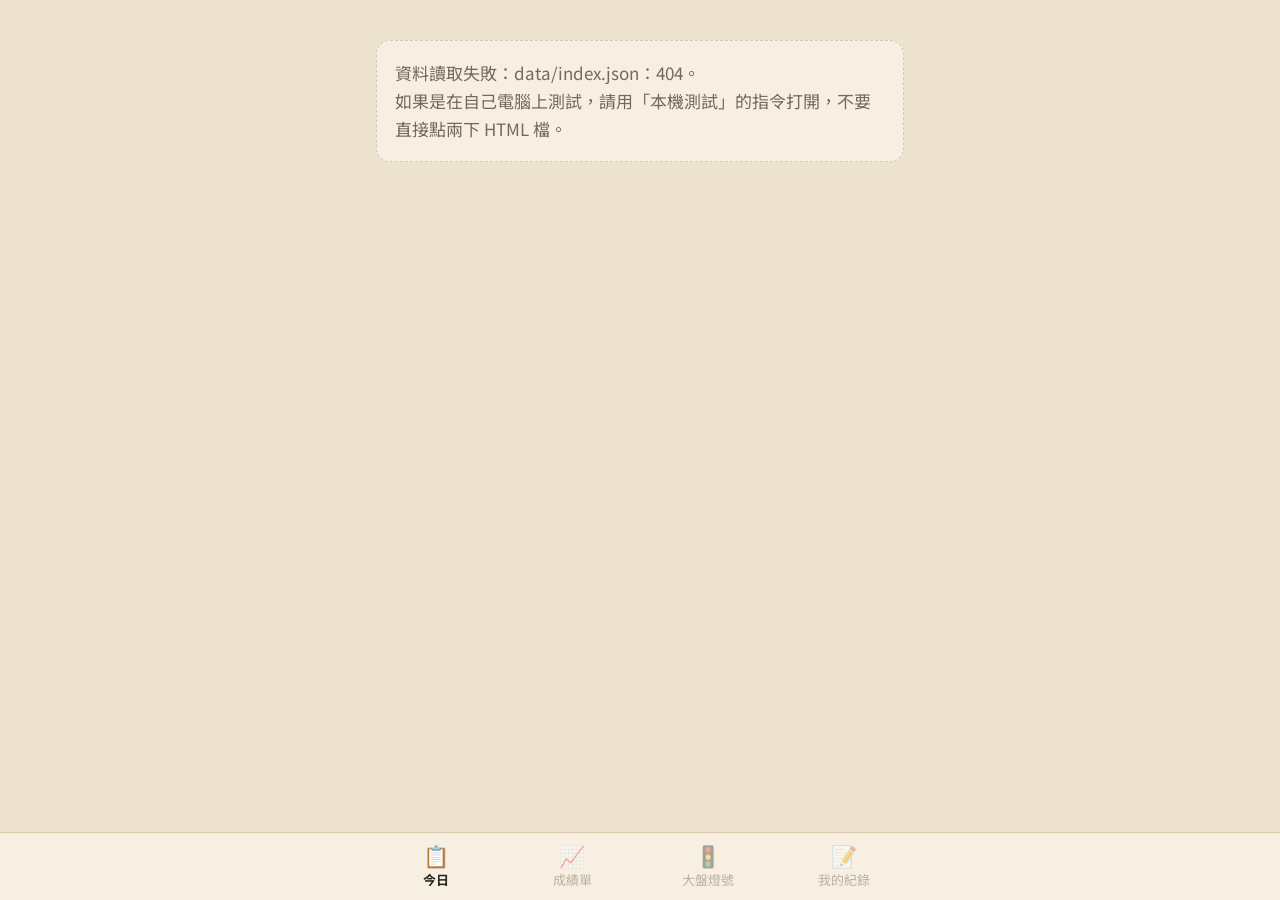
==== docs/index.html @ 6b73d92a "Add files via upload" ====
<!DOCTYPE html>
<html lang="zh-Hant-TW">
<head>
<meta charset="utf-8">
<meta name="viewport" content="width=device-width, initial-scale=1">
<title>Muu 今日選股</title>
<link rel="preconnect" href="https://fonts.googleapis.com">
<link rel="preconnect" href="https://fonts.gstatic.com" crossorigin>
<link href="https://fonts.googleapis.com/css2?family=LXGW+WenKai+TC:wght@400;700&family=Noto+Sans+TC:wght@400;500;700&display=swap" rel="stylesheet">
<link rel="stylesheet" href="assets/style.css">
</head>
<body>
<div class="wrap" id="app"><p class="muted" style="margin-top:40px">載入中…</p></div>
<script src="assets/common.js"></script>
<script>
const LIGHT = {
  green: {cls: 'g', title: '綠燈：可以正常買', sub: '今天推薦的股票，照平常的金額買。'},
  yellow: {cls: 'y', title: '黃燈：台股轉弱', sub: '今天推薦的股票，買進金額先減半。'},
  red: {cls: 'r', title: '紅燈：先不要買新股票', sub: '台股、美股都轉弱。已經買的照原本的日期抱著，新的先觀察。'},
};

function lightBlock(L) {
  const s = LIGHT[L.light] || LIGHT.green;
  const tw = L.tw_close != null ? `0050 上週收盤 <span class="num">${fmt(L.tw_close, 2)}</span>，${L.tw_close > L.tw_ma20w ? '在' : '跌破'} 20 週均線 <span class="num">${fmt(L.tw_ma20w, 2)}</span>${L.tw_close > L.tw_ma20w ? '之上' : ''}` : '';
  const us = L.us_close != null ? `美股 S&amp;P 500 ${L.us_close > L.us_ma200 ? '還在' : '跌破'} 200 日均線${L.us_close > L.us_ma200 ? '之上' : ''}` : '';
  return `<div class="signal" role="status" aria-label="大盤燈號：${s.title}">
    <div class="lamps" aria-hidden="true">${['g', 'y', 'r'].map(c => `<span class="lamp ${c}${c === s.cls ? ' on' : ''}"></span>`).join('')}</div>
    <h2>${s.title}</h2><p>${s.sub}</p>
    <div class="why"><b>為什麼？</b>${[tw, us].filter(Boolean).join('；')}。</div></div>`;
}

function marketBlock(m) {
  if (!m || m.taiex == null) return '';
  return `<section><h2>大盤速覽</h2><div class="quick num">
    <div><small>加權指數</small><strong>${fmt(m.taiex, 0)}</strong></div>
    <div><small>今日漲跌</small><strong class="${cls(m.taiex_pct)}">${pctText(m.taiex_pct, 2)}</strong></div>
    <div><small>成交金額</small><strong>${m.value ? fmt(m.value / 1e8, 0) + ' 億' : '—'}</strong></div>
  </div>${m.up != null ? `<p class="sub" style="margin-top:8px">上漲 <span class="up num">${m.up}</span> 家、下跌 <span class="down num">${m.down}</span> 家</p>` : ''}</section>`;
}

function allSectors(list) {
  if (!list || !list.length) return '';
  const max = Math.max(...list.map(s => Math.abs(s.pct)), 0.5);
  return `<details class="grp" style="margin-top:10px"><summary><span class="t">看全部 ${list.length} 個族群</span><span class="n">依漲跌排列</span></summary><ul class="sectors num" style="padding:0 16px 10px">` +
    list.map(s => `<li><span>${esc(s.name)}</span><span class="bar"><i style="width:${Math.abs(s.pct) / max * 100}%;background:var(--${s.pct >= 0 ? 'up' : 'down'})"></i></span><span class="pct ${cls(s.pct)}">${pctText(s.pct, 2)}</span></li>`).join('') + `</ul></details>`;
}

function sectorBlock(list, all) {
  if (!list || !list.length) return '';
  const max = Math.max(...list.map(s => Math.abs(s.pct)), 0.5);
  return `<section><h2>今天哪些族群在漲</h2><p class="sub">只是幫你看懂市場，不是買進訊號。</p><ul class="sectors num">` +
    list.map(s => `<li><span>${esc(s.name)}</span><span class="bar"><i style="width:${Math.abs(s.pct) / max * 100}%;background:var(--${s.pct >= 0 ? 'up' : 'down'})"></i></span><span class="pct ${cls(s.pct)}">${pctText(s.pct, 2)}</span>` +
      (s.leaders && s.leaders.length ? `<span class="lead">領漲：${s.leaders.map(l => `<a href="stock.html?id=${l.id}">${esc(l.name)}</a> <span class="${cls(l.pct)}">${pctText(l.pct)}</span>`).join('、')}</span>` : '') + `</li>`).join('') + `</ul>${allSectors(all)}</section>`;
}

function pickCard(p, i, red) {
  const plan = red
    ? `<div><span class="k">明天</span><span>先觀察，不要買</span></div>`
    : `<div><span class="k">明天</span><span>可以買${p.size_label ? '，' + p.size_label : ''}</span></div><div><span class="k">抱到</span><span class="num">${p.review} 左右再檢視</span></div>`;
  const tags = [`投信連買 ${p.trust_days} 天`, `近 5 日買超佔量 ${Math.round(p.trust5)}%`];
  const indTag = p.industry ? `<span class="tag ind${p.hot ? ' hot' : ''}">${p.hot ? '🔥 ' : ''}${esc(p.industry)}</span>` : '';
  if (p.foreign_together) tags.push(`外資同步買 ${p.foreign_days} 天`);
  if (p.rev_yoy != null) tags.push(`${p.rev_label ? p.rev_label.replace('月', ' 月') : ''}營收${p.rev_yoy >= 0 ? '年增' : '年減'} ${Math.abs(Math.round(p.rev_yoy))}%`);
  const warns = [];
  if (!red && p.swing) warns.push(`⚠️ 一個月內高低差約 ${Math.round(p.swing * 100)}%，跌了先別慌`);
  if (p.margin_warn) warns.push(`⚠️ 融資偏高（${Math.round(p.margin)}%），震盪較大`);
  return `<li class="pick"><a class="top" href="stock.html?id=${p.id}"><div class="row1"><span class="rank">${i + 1}</span><span class="name">${esc(p.name)}</span><span class="code num">${p.id}</span>${p.strong ? '<span class="star" title="投信買超特別多">⭐</span>' : ''}
    <span class="price num"><b>${fmtPrice(p.close)}</b><span class="${cls(p.chg)}">${pctText(p.chg)}</span></span></div></a>
    <div class="plan">${plan}</div><div class="tags num">${indTag}${tags.map(t => `<span class="tag">${t}</span>`).join('')}</div>
    ${warns.length ? `<div class="warn">${warns.map(w => `<p>${w}</p>`).join('')}</div>` : '<div style="height:14px"></div>'}</li>`;
}

function watchBlock(groups) {
  if (!groups || !groups.length) return '';
  return `<section><h2>觀察名單：為什麼沒推薦</h2><p class="sub">投信也有在買，但卡在某一條規則。看原因，練習判斷什麼股票先別碰。</p>` +
    groups.map((g, gi) => `<details class="grp"${gi === 0 ? ' open' : ''}><summary><span class="t">${esc(g.title)}</span><span class="n num">${g.items.length} 檔</span></summary>
      <p class="lesson">${esc(g.lesson)}</p><ul class="num">${g.items.map(it => `<li><a href="stock.html?id=${it.id}" title="${esc(it.reason)}">${esc(it.name)}${it.rank && (g.key === 'near' || g.key === 'weak') ? ` <small>第 ${it.rank}</small>` : ''}</a></li>`).join('')}</ul></details>`).join('') + `</section>`;
}

(async () => {
  const app = document.getElementById('app');
  try {
    const idx = await getJSON('data/index.json');
    const want = new URLSearchParams(location.search).get('d');
    const date = idx.dates.some(d => d.date === want) ? want : idx.latest;
    const day = await getJSON(`data/days/${date}.json`);
    const red = day.light.light === 'red';
    const options = idx.dates.map(d => `<option value="${d.date}"${d.date === date ? ' selected' : ''}>${mdw(d.date)}${d.official ? '' : ' 預覽'}</option>`).join('');
    app.innerHTML = `<header class="top"><h1>今日選股</h1>
        <label><span class="muted" style="font-size:14px">日期 </span><select class="datepick num" id="pick">${options}</select></label></header>
      ${day.official ? '' : '<p><span class="preview">這天是預覽模式產生的，沒有發 LINE</span></p>'}
      ${lightBlock(day.light)}${marketBlock(day.market)}${sectorBlock(day.sectors, day.all_sectors)}
      <section><h2>今天推薦 ${day.picks.length} 檔</h2>
        <p class="sub">${red ? '紅燈期間只觀察，不買新的。' : '明天收盤附近買，每檔金額一樣，抱到檢視日再決定。'}點股票看走勢。</p>
        ${day.picks.length ? `<ol class="picks">${day.picks.map((p, i) => pickCard(p, i, red)).join('')}</ol>` : '<div class="empty">今天沒有符合條件的股票。</div>'}
        ${day.picks.some(p => p.strong) ? '<p class="sub">⭐ 投信買超特別多（近 5 日佔成交量 14% 以上，或連買 10 天以上）</p>' : ''}
        ${day.picks.some(p => p.hot) ? '<p class="sub">🔥 所屬族群是今天漲幅前 5 名</p>' : ''}
      </section>
      ${watchBlock(day.watch)}
      <footer>僅供參考，請自行判斷。資料：證交所、FinMind、Yahoo。</footer>`;
    document.getElementById('pick').addEventListener('change', e => { location.search = '?d=' + e.target.value; });
  } catch (e) {
    app.innerHTML = `<div class="empty" style="margin-top:40px">資料讀取失敗：${esc(e.message)}。<br>如果是在自己電腦上測試，請用「本機測試」的指令打開，不要直接點兩下 HTML 檔。</div>`;
  }
  renderNav('index');
})();
</script>
</body>
</html>
---- docs/assets/style.css ----
:root{
  --paper:#EDE3CF; --sheet:#F7F0E2; --line:#D8C9AD; --ink:#2D2721; --muted:#76695A;
  --up:#C23B2E; --down:#2F7D4F; --star:#B8862A; --link:#2E4A6B; --chip:#FBF7EE;
  --lamp-g:#3E9B5A; --lamp-y:#E2A623; --lamp-r:#C8402F;
}
*{box-sizing:border-box}
html{-webkit-text-size-adjust:100%}
body{margin:0;background:var(--paper);color:var(--ink);font:400 17px/1.65 "Noto Sans TC",system-ui,sans-serif;padding-bottom:84px}
.wrap{max-width:560px;margin:0 auto;padding:0 16px}
h1,h2,.hand{font-family:"LXGW WenKai TC","Noto Sans TC",serif;font-weight:700}
.num{font-variant-numeric:tabular-nums}
a{color:var(--link)}
a:focus-visible,button:focus-visible,summary:focus-visible,select:focus-visible{outline:3px solid var(--link);outline-offset:2px;border-radius:6px}
.up{color:var(--up)} .down{color:var(--down)} .flat{color:var(--muted)}
.muted{color:var(--muted)}

header.top{padding:22px 0 6px;display:flex;align-items:baseline;justify-content:space-between;gap:10px;flex-wrap:wrap}
header.top h1{font-size:30px;margin:0}
.datepick{font:inherit;font-size:15px;color:var(--muted);background:transparent;border:1px solid var(--line);border-radius:8px;padding:2px 6px}
.preview{display:inline-block;font-size:13px;color:#8A5A12;border:1px solid #E6C98A;background:#FBF1D9;border-radius:6px;padding:0 8px}

.signal{margin:12px 0 20px;background:var(--sheet);border:1px solid var(--line);border-radius:18px;padding:18px 18px 16px}
.lamps{display:flex;gap:12px;align-items:center;background:#3A332B;border-radius:40px;padding:10px 14px;width:max-content}
.lamp{width:30px;height:30px;border-radius:50%;background:#5A5046}
.lamp.on.g{background:var(--lamp-g);box-shadow:0 0 14px 3px rgba(62,155,90,.55)}
.lamp.on.y{background:var(--lamp-y);box-shadow:0 0 16px 4px rgba(226,166,35,.6)}
.lamp.on.r{background:var(--lamp-r);box-shadow:0 0 14px 3px rgba(200,64,47,.55)}
.signal h2{font-size:26px;margin:14px 0 2px}
.signal p{margin:0;color:var(--muted)}
.signal .why{margin-top:12px;font-size:15px;border-top:1px dashed var(--line);padding-top:10px;color:var(--muted)}
.signal .why b{color:var(--ink);font-weight:500}

section{margin:28px 0}
section>h2{font-size:22px;margin:0 0 4px}
section>.sub{color:var(--muted);font-size:15px;margin:0 0 12px}

.quick{display:grid;grid-template-columns:repeat(3,1fr);gap:1px;background:var(--line);border:1px solid var(--line);border-radius:12px;overflow:hidden}
.quick div{background:var(--sheet);padding:10px 12px}
.quick small{display:block;color:var(--muted);font-size:13px}
.quick strong{font-size:19px;font-weight:500}

.sectors{list-style:none;margin:0;padding:0}
.sectors li{display:grid;grid-template-columns:5.5em 1fr 3.8em;align-items:center;gap:10px;padding:7px 0;border-bottom:1px solid var(--line)}
.sectors .bar{height:10px;background:#E2D6BF;border-radius:5px;position:relative;overflow:hidden}
.sectors .bar i{position:absolute;inset:0 auto 0 0;border-radius:5px}
.sectors .pct{text-align:right}
.sectors .lead{grid-column:1/-1;font-size:14px;color:var(--muted);margin-top:-4px}
.sectors .lead a{color:var(--muted)}

.picks{list-style:none;margin:0;padding:0}
.pick{background:var(--sheet);border:1px solid var(--line);border-radius:14px;margin-bottom:12px}
.pick a.top{display:block;padding:14px 16px 4px;text-decoration:none;color:inherit}
.row1{display:flex;align-items:baseline;gap:10px}
.rank{font-family:"LXGW WenKai TC";font-size:22px;color:var(--muted);min-width:1em}
.name{font-size:21px;font-weight:700}
.code{color:var(--muted);font-size:15px}
.star{color:var(--star);font-size:18px}
.price{margin-left:auto;text-align:right;line-height:1.2}
.price b{font-size:19px;font-weight:500;display:block}
.price span{font-size:14px}
.plan{margin:8px 16px 0;padding:10px 12px;background:var(--paper);border-radius:10px;font-size:16px}
.plan div{display:flex;gap:8px}
.plan .k{color:var(--muted);min-width:4.2em}
.tags{display:flex;flex-wrap:wrap;gap:6px;padding:10px 16px 0}
.tag{font-size:14px;border:1px solid var(--line);border-radius:20px;padding:1px 10px;background:var(--chip)}
.tag.ind{background:#E9DFCB;border-color:#D2C2A3;color:var(--ink)}
.tag.hot{background:#F6E1DC;border-color:#E2B3A9;color:var(--up)}
.warn{padding:8px 16px 14px;font-size:15px;color:#8A5A12}
.warn p{margin:2px 0}
.empty{background:var(--sheet);border:1px dashed var(--line);border-radius:14px;padding:18px;color:var(--muted)}

details.grp{background:var(--sheet);border:1px solid var(--line);border-radius:12px;margin-bottom:8px}
details.grp summary{list-style:none;cursor:pointer;padding:12px 16px;display:flex;align-items:center;gap:10px}
details.grp summary::-webkit-details-marker{display:none}
details.grp summary .t{font-weight:700}
details.grp summary .n{margin-left:auto;color:var(--muted);font-size:15px}
details.grp summary::after{content:"＋";color:var(--muted)}
details[open].grp summary::after{content:"－"}
.grp .lesson{margin:0 16px 10px;font-size:15px;color:var(--muted);border-left:3px solid var(--star);padding-left:10px}
.grp ul{list-style:none;margin:0;padding:0 16px 12px;display:flex;flex-wrap:wrap;gap:6px}
.grp ul.sectors{display:block}
.grp li a{display:block;text-decoration:none;color:var(--ink);background:var(--chip);border:1px solid var(--line);border-radius:8px;padding:2px 10px;font-size:15px}
.grp li small{color:var(--muted)}

/* 個股頁 */
.back{display:inline-block;margin-top:18px;font-size:15px;text-decoration:none}
.stockhead{display:flex;align-items:baseline;gap:10px;margin:6px 0 2px;flex-wrap:wrap}
.stockhead h1{font-size:30px;margin:0}
.bigprice{font-size:30px;font-weight:500}
.chartbox{background:var(--sheet);border:1px solid var(--line);border-radius:14px;padding:8px}
.chart{width:100%;height:380px}
.chart.small{height:200px}
.flowsum{font-size:15px;margin:0 0 8px}
.flowsum b{font-weight:700}
/* 電腦：個股頁加寬、圖加高（手機維持原樣） */
@media (min-width:900px){
  body.wide .wrap{max-width:1040px}
  body.wide .chart{height:500px}
  body.wide .chart.small{height:260px}
}
.tabs-inline{display:flex;gap:6px;margin:6px 0 8px}
.tabs-inline button{font:inherit;font-size:15px;background:var(--chip);border:1px solid var(--line);border-radius:20px;padding:2px 14px;color:var(--muted);cursor:pointer}
.tabs-inline button[aria-pressed=true]{background:var(--ink);color:var(--sheet);border-color:var(--ink)}
.legend{font-size:13px;color:var(--muted);display:flex;gap:12px;flex-wrap:wrap;padding:2px 6px}
.legend i{display:inline-block;width:12px;height:3px;vertical-align:middle;margin-right:4px}
.card{background:var(--sheet);border:1px solid var(--line);border-radius:14px;padding:14px 16px}
.kv{display:grid;grid-template-columns:auto 1fr;gap:4px 14px}
.kv dt{color:var(--muted)} .kv dd{margin:0}
.meter{height:10px;background:#E2D6BF;border-radius:5px;position:relative;margin:8px 0 4px}
.meter i{position:absolute;top:-4px;width:3px;height:18px;background:var(--ink);border-radius:2px}
.meter b{position:absolute;top:0;bottom:0;left:0;border-radius:5px}
.histlist{list-style:none;margin:0;padding:0}
.histlist li{display:flex;gap:10px;padding:6px 0;border-bottom:1px solid var(--line);font-size:15px}
.histlist .d{color:var(--muted);min-width:4.5em}
.links{display:flex;flex-wrap:wrap;gap:8px}
.btn{display:inline-block;text-decoration:none;color:var(--ink);background:var(--chip);border:1px solid var(--line);border-radius:10px;padding:8px 14px;font-size:15px}

footer{color:var(--muted);font-size:14px;text-align:center;margin:30px 0 10px}

nav.tabs{position:fixed;left:0;right:0;bottom:0;background:var(--sheet);border-top:1px solid var(--line)}
nav.tabs ul{max-width:560px;margin:0 auto;padding:6px 8px calc(6px + env(safe-area-inset-bottom));list-style:none;display:grid;grid-template-columns:repeat(4,1fr)}
nav.tabs a{display:flex;flex-direction:column;align-items:center;text-decoration:none;color:var(--muted);font-size:13px;padding:4px 0}
nav.tabs a .i{font-size:21px;line-height:1.2}
nav.tabs a[aria-current]{color:var(--ink);font-weight:700}
nav.tabs a.soon{opacity:.45}

@media (prefers-reduced-motion:no-preference){
  .lamp.on{animation:glow 2.4s ease-in-out 1}
  @keyframes glow{0%{filter:brightness(.6)}40%{filter:brightness(1.25)}100%{filter:brightness(1)}}
}
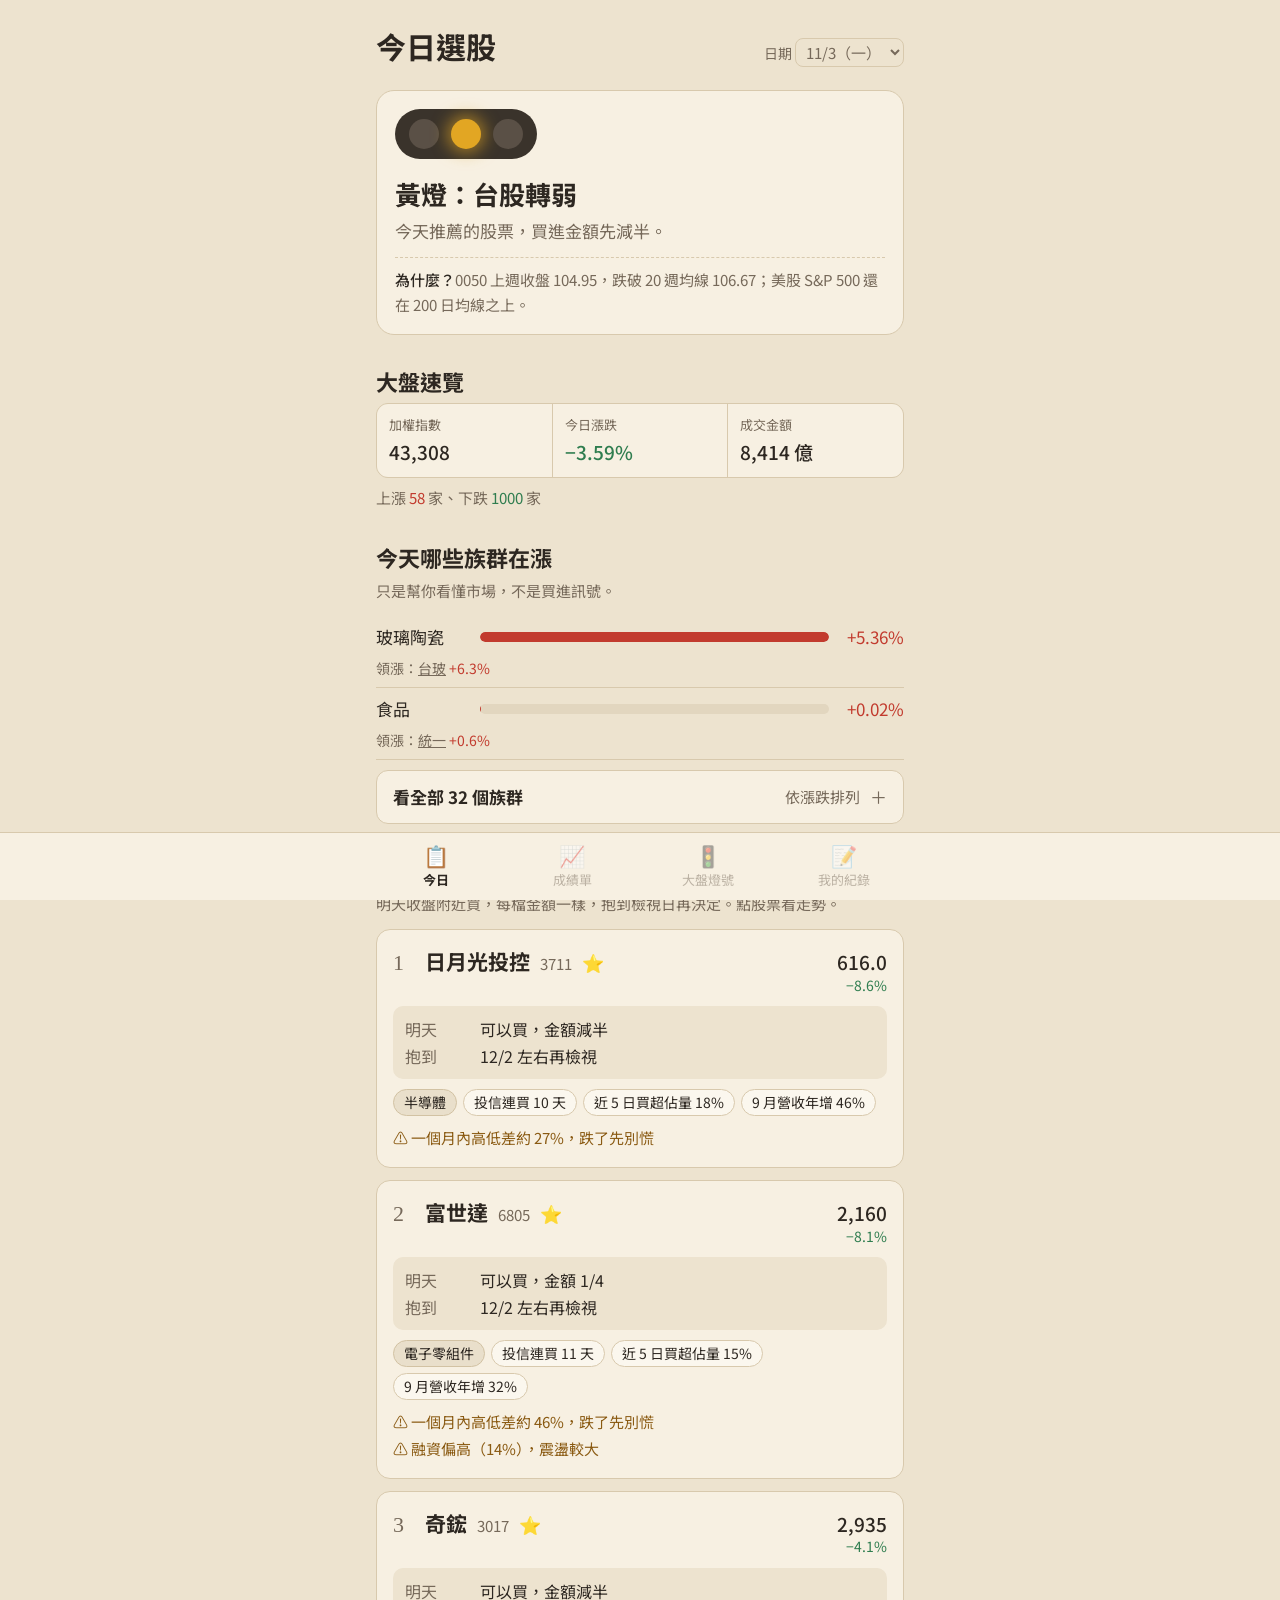
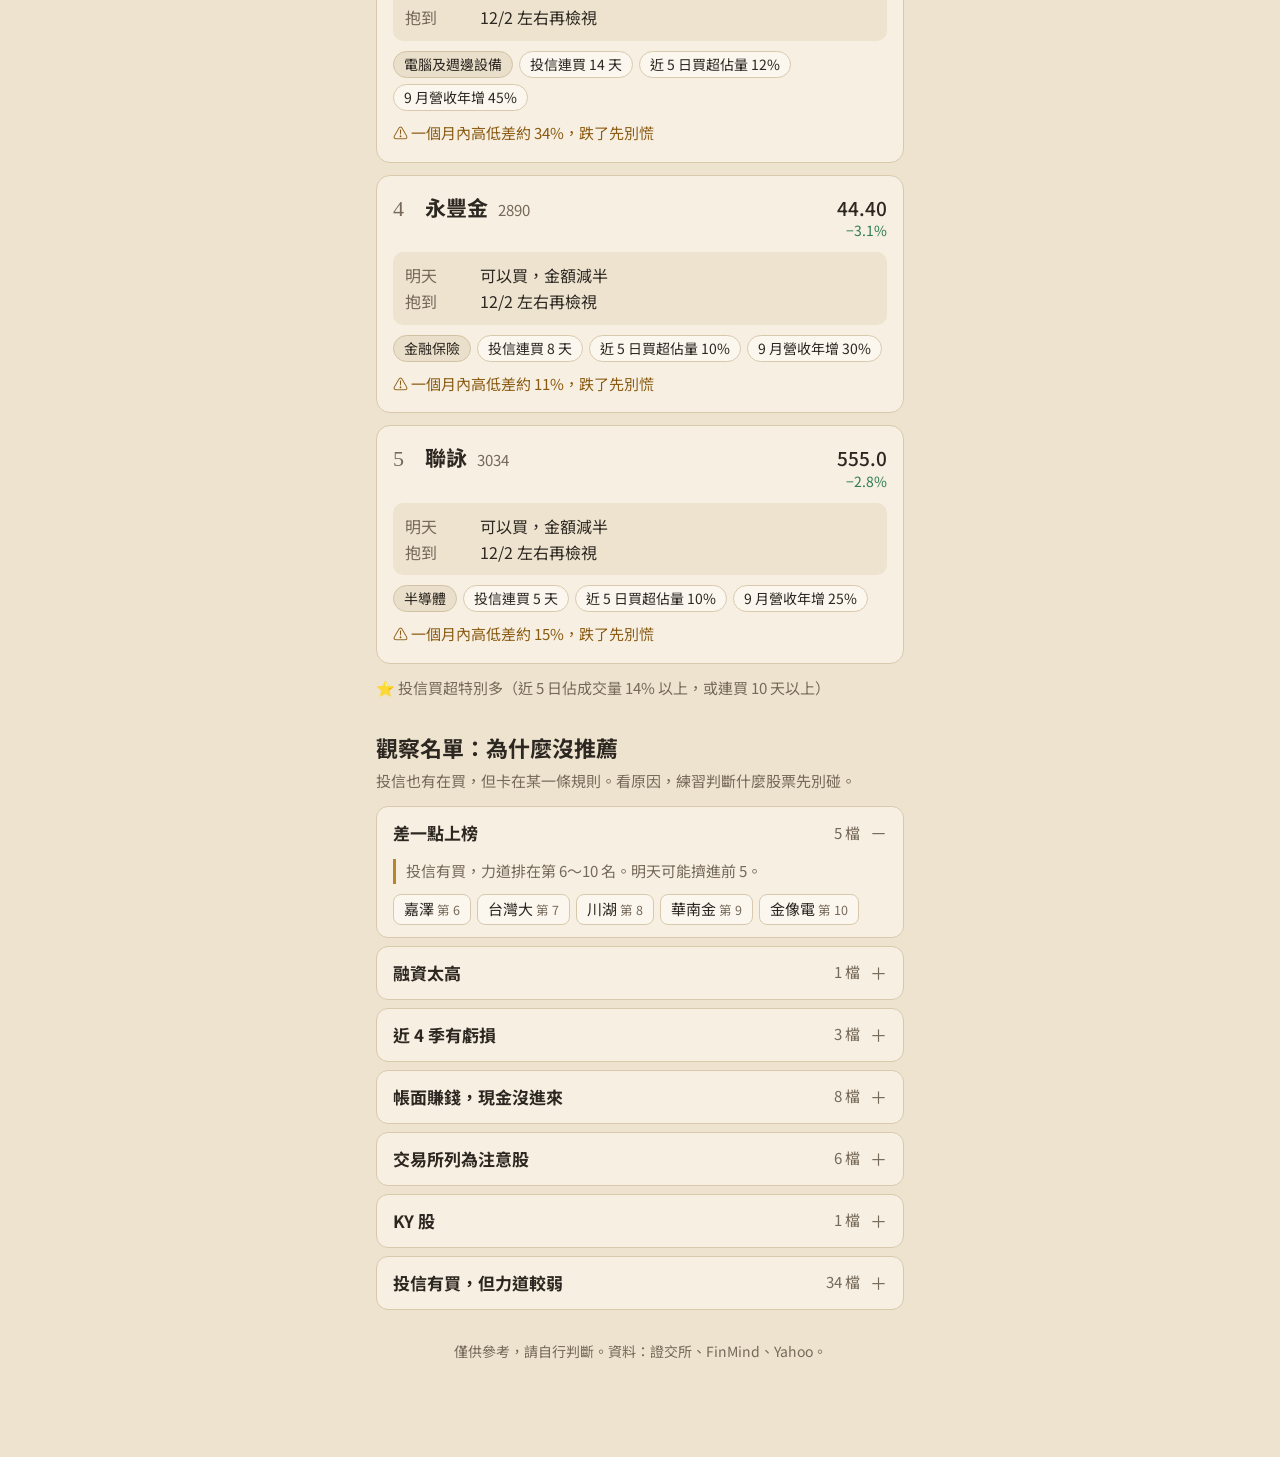
==== commit 41cadc41: "Add files via upload" ====
--- a/docs/index.html
+++ b/docs/index.html
@@ -46,7 +46,10 @@
 }
 
 function sectorBlock(list, all) {
-  if (!list || !list.length) return '';
+  list = (list || []).filter(s => s.pct > 0);          // 只列真的有上漲的族群
+  if (!list.length) {
+    return all && all.length ? `<section><h2>今天哪些族群在漲</h2><div class="empty">今天幾乎全面下跌，沒有上漲的族群。</div>${allSectors(all)}</section>` : '';
+  }
   const max = Math.max(...list.map(s => Math.abs(s.pct)), 0.5);
   return `<section><h2>今天哪些族群在漲</h2><p class="sub">只是幫你看懂市場，不是買進訊號。</p><ul class="sectors num">` +
     list.map(s => `<li><span>${esc(s.name)}</span><span class="bar"><i style="width:${Math.abs(s.pct) / max * 100}%;background:var(--${s.pct >= 0 ? 'up' : 'down'})"></i></span><span class="pct ${cls(s.pct)}">${pctText(s.pct, 2)}</span>` +
